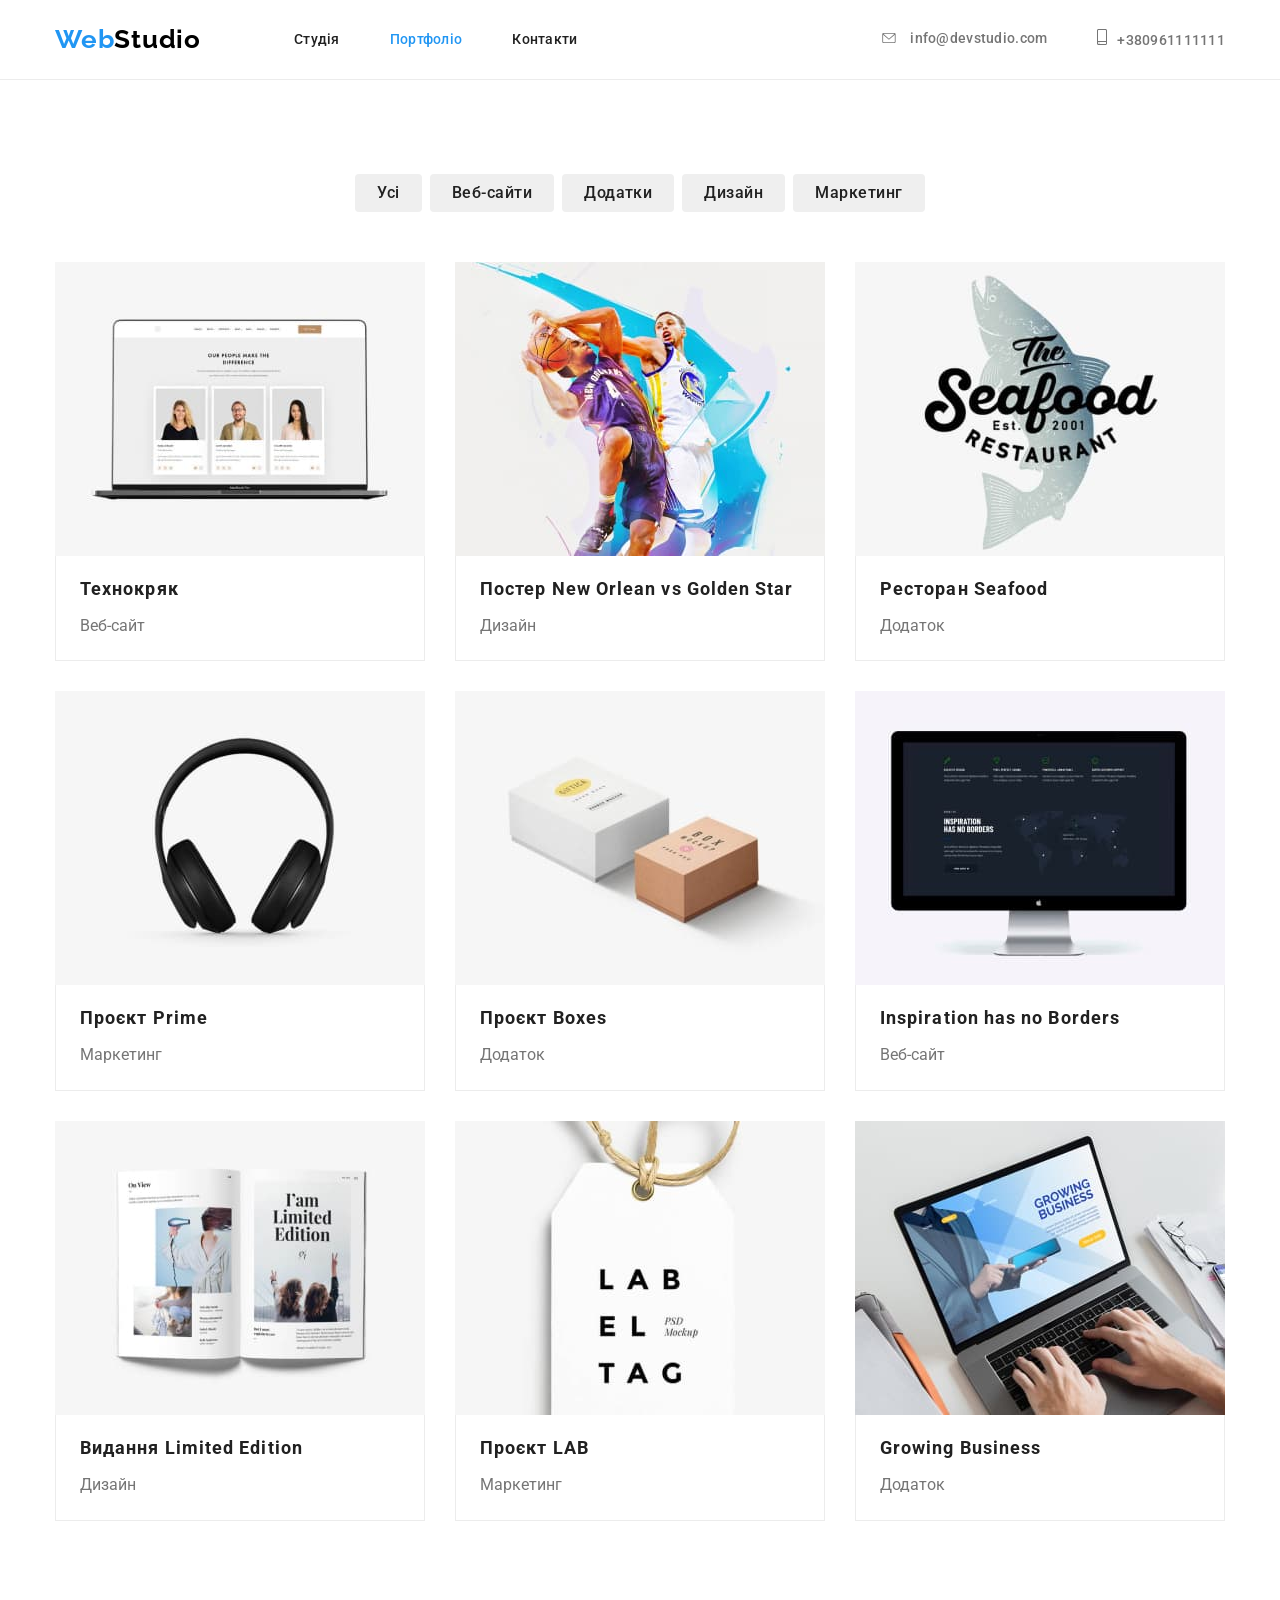
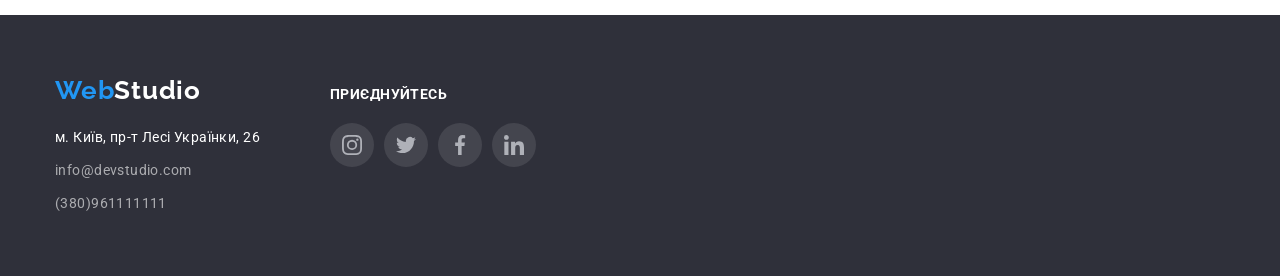
==== portfolio.html @ c479c00c "add icon" ====
<!DOCTYPE html>
<html lang="uk">
<head>
  <meta charset="UTF-8">
  <meta http-equiv="X-UA-Compatible" content="IE=edge">
  <meta name="viewport" content="width=device-width, initial-scale=1.0">
  <title>Portfolio</title>
  <link rel="stylesheet" href="https://cdnjs.cloudflare.com/ajax/libs/modern-normalize/1.1.0/modern-normalize.min.css" integrity="sha512-wpPYUAdjBVSE4KJnH1VR1HeZfpl1ub8YT/NKx4PuQ5NmX2tKuGu6U/JRp5y+Y8XG2tV+wKQpNHVUX03MfMFn9Q==" crossorigin="anonymous" referrerpolicy="no-referrer">
  <link href="https://fonts.googleapis.com/css2?family=Raleway:wght@700&family=Roboto:wght@400;500;700;900&display=swap" rel="stylesheet">
  <link rel="stylesheet" href="css/style.css">
  <link rel="preconnect" href="https://fonts.googleapis.com">
  <link rel="preconnect" href="https://fonts.gstatic.com" crossorigin>
  </head>
<body>
    <header class="underline">
      <div class="conteiner">
        <div class="header-conteiner">
          <div class="logo-conteiner">
            <a class="logo" href="./index.html">Web<span class="icon">Studio</span></a>
          </div>
          <nav>
            <ul class="site-nav">
              <li class="item"><a href="./index.html" class="link">Студія</a></li>
              <li class="item"><a href="./portfolio.html" class="link-blue">Портфоліо</a></li>
              <li class="item"><a href="./index.html" class="link">Контакти</a></li>
            </ul>
          </nav>  
          <ul class="contacts">
              <li class="item">
                <a class="list" href="malto:info@devstudio.com">
                   <svg class="icon-contacts" width="16px" height="10px">
                    <use href="./images/icon.svg#icon-envelope"></use>
                  </svg> info@devstudio.com</a>
              </li>
              <li class="item">
                <a class="list" href="tel:+380961111111">
                  <svg class="icon-contacts" width="10px" height="16px">
                    <use href="./images/icon.svg#icon-smartphone"></use>
                  </svg>+380961111111</a>
              </li>
            </ul>
        </div>
      </div> 
    </header>
   <main>
    <!--Section button-->
      <section class="hero-section">  
          <div class="conteiner">
            <ul class="button-conteiner">
                <li class="button-list">
                  <button class="button" type="button">Усі</button>
                </li>
                <li class="button-list">
                  <button class="button" type="button">Веб-сайти</button>
                </li>
                <li class="button-list">
                  <button class="button" type="button">Додатки</button>
                </li>
                <li class="button-list">
                  <button class="button" type="button">Дизайн</button>
                </li>
                <li class="button-list">
                  <button class="button" type="button">Маркетинг</button>
                </li>
              </ul>
          <!--Projects--> 
            <ul class="section-project">
              <li class="about">
                <a href="#" class="img-projects">
                  <div class="thumb">
                    <img src="./images/web.jpg" alt="Ноутбук, на якому зоображено портфоліо." width="370">
                    <div class="test">
                       <p class="project-text">Ресурс пропонує комплексні пропозиції з різним рівнем функціоналу та сервісів. Все це дозволить відвідувачу отримати вичерпні відомості про компанію чи приватну особу.</p>
                    </div>
                  </div>
                  <div class="under-card">
                      <h3 class="project-section">Технокряк</h3>
                      <p class="team">Веб-сайт</p>
                  </div>
                </a>
              </li>
              <li class="about">
                <a href="#" class="img-projects">
                  <img src="./images/poster.jpg" alt="Два чоловіка грають в баскетбол" width="370">
                  <div class="under-card">
                    <h3 class="project-section">Постер New Orlean vs Golden Star</h3>
                    <p class="team">Дизайн</p>
                  </div>
                </a>
              </li>
              <li class="about">
                <a href="#" class="img-projects">
                  <img src="./images/restaurant.jpg" alt="Логотип ресторану в формі риби" width="370">
                    <div class="under-card">
                      <h3 class="project-section">Ресторан Seafood</h3>
                      <p class="team">Додаток</p>
                    </div>
                </a>
              </li>
              <li class="about">
                <a href="#" class="img-projects">
                  <img src="./images/headphones.jpg" alt="Чорні навушники" width="370">
                  <div class="under-card">
                    <h3 class="project-section">Проєкт Prime</h3>
                    <p class="team">Маркетинг</p>
                  </div>
                </a>
              </li>
              <li class="about">
                <a href="#" class="img-projects">
                  <img src="./images/boxes.jpg" alt="Дві коробки,біла і коричнева" width="370">
                  <div class="under-card">
                    <h3 class="project-section">Проєкт Boxes</h3>
                    <p class="team">Додаток</p>
                  </div>
                </a>
              </li>
              <li class="about">
                  <a href="#" class="img-projects">
                    <img src="./images/monitor.jpg" alt="Монітор з зоображенням сайту" width="370">
                    <div class="under-card">
                      <h3 class="project-section">Inspiration has no Borders</h3>
                      <p class="team">Веб-сайт</p>
                    </div>
                  </a>
              </li>
              <li class="about">
                  <a href="#" class="img-projects">
                    <img src="./images/book.jpg" alt="Розгорнута книга" width="370">
                    <div class="under-card">
                      <h3 class="project-section">Видання Limited Edition</h3>
                      <p class="team">Дизайн</p>
                    </div>
                  </a>
              </li>
              <li class="about">
                  <a href="#" class="img-projects">
                    <img src="./images/label.jpg" alt="Біла етикетка" width="370">
                    <div class="under-card">
                      <h3 class="project-section">Проєкт LAB</h3>
                      <p class="team">Маркетинг</p>
                    </div>
                  </a>
              </li>
              <li class="about">
                <a href="#" class="img-projects">
                  <img src="./images/laptop.jpg" alt="Чоловік Працює на Ноутбуці" width="370">
                  <div class="under-card">
                    <h3 class="project-section">Growing Business</h3>
                    <p class="team">Додаток</p>
                  </div>
                </a>
              </li>
            </ul> 
          </div>
      </section>  
  </main>
    <footer class="footer-section">
           <div class="conteiner">
            <div class="address-box">
                <address>
                    <a class="footer-logo" href="./index.html">Web<span class="footer-icon">Studio</span></a>
                  <div class="logo-box">
                      <ul class="footer-text">
                        <li class="footer-list"><a class="address-map" href="https://goo.gl/maps/CPtrU1FHBa2aNyZL9" target="_blank" rel="noopener noreferrer nofollow">м. Київ, пр-т Лесі Українки, 26</a></li>
                        <li class="footer-list"><a class="footer-link" href="malto:info@devstudio.com">info@devstudio.com</a></li>
                        <li class="footer-list"><a class="footer-link" href="tel:+380961111111">(380)961111111</a></li>
                      </ul>
                  </div>
                </address>
                <div class="join-us">
                  <p class="join-item">Приєднуйтесь</p>
                    <ul class="join-boxes" >
                      <li>
                        <a href="https://www.instagram.com/"  rel="noopener noreferrer nofollow" class="join-link">
                          <svg class="icon-join">
                            <use href="./images/icon.svg#icon-instagram"></use>
                          </svg>
                        </a>
                      </li>
                      <li>
                        <a href="https://www.instagram.com/"  rel="noopener noreferrer nofollow" class="join-link">
                          <svg class="icon-join">
                            <use href="./images/icon.svg#icon-twitter"></use>
                          </svg>
                        </a>
                      </li>
                      <li>
                        <a href="https://www.instagram.com/"  rel="noopener noreferrer nofollow" class="join-link">
                          <svg class="icon-join">
                            <use href="./images/icon.svg#icon-facebook"></use>
                          </svg>
                        </a>
                      </li>
                      <li>
                        <a href="https://www.instagram.com/"  rel="noopener noreferrer nofollow" class="join-link">
                          <svg class="icon-join">
                            <use href="./images/icon.svg#icon-linkedin"></use>
                          </svg>
                        </a>
                      </li>
                    </ul>
                </div>
            </div>
           </div>
        </footer>
  </body>
</html>
---- css/style.css ----
html{
  box-sizing: border-box;
}

*,
*::before,
*::after{
  box-sizing: inherit;
}
:root{
--primary-text-color:#212121;
--title-text-color:#757575;
--accent-color:#2196F3;
--logo-text-color:#000000;
--primary-bg-color:#ffffff;
--primary-color-site:#2F303A;
--secondary-text-color:#F5F4FA;
--secondary-bg-color:rgba(255, 255, 255, 0.6);
--active-btm-color:#188CE8;
--border-color:#ECECEC;
--border-second-color:#AFB1B8;
}

body{
font-family:'Roboto';
color: var(--primary-text-color);
}
 h1, h2, h3, h4, h5, h6, p, ul {
  margin: 0px;
   padding: 0px;
 }

ul{
text-decoration: none;
list-style: none;

}
/* Conteiner */
.conteiner{
width: 1200px;
padding: 0px 15px;
margin: auto;


 }
/* Style site */


/* Logo Company */
header .logo {
  color:var(--accent-color);}
.icon{
color: var(--logo-text-color)}

.logo{
text-decoration: none;
font-family: 'Raleway';
font-weight: 700;
font-size: 26px;
line-height: 1.19;
letter-spacing: 0.03em;

}
.logo{
display: block;

}


.footer-logo{
font-style: normal;
font-weight: 700;
font-size: 26px;
line-height:1.19;
letter-spacing: 0.03em;
color: var(--accent-color);
}
.logo-box{
margin-top: 20px;
}

.footer-icon{
color: var(--primary-bg-color);
}

.footer-logo{
text-decoration: none;
font-family: 'Raleway';
font-weight: 700;
font-size: 26px;
line-height: 1.19;
letter-spacing: 0.03em;
}


.box-item{
  display: block;
  width: 231px;
  height: 81px;
} 

/* site nav */
.link{    
color: inherit;
font-weight: 500;
font-size: 14px;
line-height: 1.14;
letter-spacing: 0.02em;
text-decoration: none;

}

.link:hover{
color:var(--accent-color);
}
.link:focus{
  color: var(--accent-color);
}



.link-blue { 
font-weight: 500;
font-size: 14px;
line-height:1.14;
letter-spacing: 0.02em;
color:inherit;
color: var(--accent-color);


}

.site-nav .link-blue{
text-decoration: none;
color:var(--accent-color);
} 

/* header */
.header-conteiner{
display: flex;
align-items: center;
justify-content: center;
}
header{
padding: 24px 0;
border-bottom: 1px solid var(--border-color);
}
.logo-conteiner{
  display: flex;
  margin-right: 93px;
}
.item { 
margin-right: 50px;

} 
.item:last-child{
  margin-right: 0px;
}

.site-nav {
  display: flex;
}


.contacts{
display:flex;
margin-left: auto;
}



.contacts .list {
color: var(--title-text-color);
text-decoration: none;
font-weight: 500;
font-size: 14px;
line-height: 1.14;
letter-spacing: 0.02em;

}
.list:hover { 
color: var(--accent-color);
} 
.list:focus{
  color: var(--accent-color);
}


/* Main */
.main-section {
  display: block;
  background-color: var(--primary-color-site);
  max-width: 1600px;
  margin: 0 auto;
  text-align: center;
  padding: 200px 0;
  background-image: linear-gradient(to right,
  rgba(47, 48, 58, 0.4),
  rgba(47, 48, 58, 0.4)
  ),
  url("../images/hero.jpg");
  background-color: #2F303A66;
}

.title {
color:var(--primary-bg-color);
font-weight: 900;
font-size: 44px;
line-height: 1.36;
letter-spacing: 0.06em;
max-width: 696px;
margin: 0 auto ;
margin-bottom: 30px;
text-transform: uppercase;

}
.main-about{
text-align: center;
font-weight: 700;
font-size: 36px;
line-height:1.16;
letter-spacing: 0.03em;

}
/* Sections */
.under-card{
border: 1px solid var(--border-color);
border-top: none;
padding: 20px 24px;
margin-top: -5px;
}

.hero-section{
padding: 94px 0px;

}
.button-conteiner{
display: flex;
justify-content: center;
margin-bottom: 50px;

}
.button-list{
  margin-right: 8px;
}
.button-list:last-child{
margin-right: 0px ;
}
ul a {
  text-decoration: none;
}

.section-project{
display: flex;
flex-wrap: wrap;  
}

.about:nth-child(3n){
  margin-right:0px;
}
.about:nth-last-child(-n + 3) {
  margin-bottom: 0px;
}

.section{
display:flex;
padding: 94px 0px 0px;

}
.section-clients{
  padding: 94px 0px 94px;
}
.second-conteiner{
  display: flex;
  
}
.section-conteiner{
  width: 270px;
}
.section-conteiner:not(:last-child)
{
  margin-right: 30px;
}
.section-about{
  text-align: center;
  padding-bottom: 94px;
}

.project-list{
display: block;
text-decoration: none;

}
img{
display: block;
max-width: 100%;
height: auto;
    
}
.img-projects{
display: block;
text-decoration: none;
}
.img-projects:hover{
display: block;
box-shadow: 0px 1px 1px rgba(0, 0, 0, 0.12), 0px 4px 4px rgba(0, 0, 0, 0.06), 1px 4px 6px rgba(0, 0, 0, 0.16);
}

.img-list{
  display:flex;
  margin-top: 50px;
  
 }
 .lists:not(:last-child){
  margin-right: 30px;

 }

 
 .team-box{
  display: flex;
  margin-top: 50px ;
  
}
.about-list {
display: inline-block;
text-align: center;
margin-right: 30px;
background-color: var(--primary-bg-color);
box-shadow: 0px 1px 3px rgba(0, 0, 0, 0.12), 0px 1px 1px rgba(0, 0, 0, 0.14), 0px 2px 1px rgba(0, 0, 0, 0.2);
border-radius: 0px 0px 4px 4px; ;

}
.about-list:last-child{
margin-right: 0px;
}
.title-clients{
  font-weight: 700;
  font-size: 36px;
  line-height: 1.16;
  text-align: center;
  letter-spacing: 0.03em;
  text-align: center;
  margin-bottom: 50px;
}


.clients-list{
  display: flex;
  align-items: center;
  justify-content: center;
}
 

/* Buttons */

.button{
font-family: 'Roboto';
text-decoration: none;
font-weight: 500;
font-size: 16px;
line-height:1.6;
letter-spacing: 0.03em;
color: inherit;
cursor: pointer;
padding: 6px 22px;  
border-radius: 4px;
border: none;
}

.button:hover{
box-shadow: 0px 3px 1px rgba(0, 0, 0, 0.1), 0px 1px 2px rgba(0, 0, 0, 0.08), 0px 2px 2px rgba(0, 0, 0, 0.12);
border-radius: 4px;
color: var(--primary-bg-color);
background-color:var(--active-btm-color)

}
.button:focus{
background-color:var(--accent-color);
color: var(--primary-bg-color)

}


.button-primary{
background-color:var(--accent-color) ;
color: var(--primary-bg-color);
cursor: pointer;
text-decoration: none;
font-weight: 700;
font-size: 16px;
line-height: 1.87;
letter-spacing: 0.06em;
display: inline-block;
padding: 10px 32px;
border:1px solid #000000;
border-radius: 4px;

}

.button-primary:hover{
background-color:var(--active-btm-color)
}
.button-primary:focus{
background-color: var(--active-btm-color);
color: var(--primary-bg-color);
}

/* about-company*/
.thumb{
position: relative;
}


.test:hover{
  opacity: 1;
}

.test{
position: absolute;
content:'';
top: 50%;
left: 50%;
transform: translate(-50%, -50%);

background: rgba(33, 150, 243, 0.9);
color: var(--primary-bg-color);
opacity: 0;

display: flex;


width: 100%;
height: 100%;
}

.project-text{
font-family: 'Roboto';
font-weight: 400;
font-size: 18px;
line-height: 1.55;
letter-spacing: 0.03em;
padding: 64px 24px;

}

.section-company{
background-color:var(--secondary-text-color);
padding: 94px 0px;
}

.about{
width: calc((100% - 60px) / 3);
margin-right: 30px;
margin-bottom: 30px;
background-color: var(--primary-bg-color);    
}


.section-title{
font-weight: 700;
font-size: 14px;
line-height:1.14;
letter-spacing: 0.03em;
text-transform: uppercase;
margin-bottom: 10px;
}

.project-title{
font-weight: 700;
font-size: 18px;
line-height:2;
letter-spacing: 0.06em;
}

.project-section{
color:var(--primary-text-color);
font-weight: 700;
font-size: 18px;
line-height: 2;
letter-spacing: 0.06em;
margin: 0 auto 4px;
}

.about-team{
  text-decoration: none;
font-size: 16px;
margin-bottom: 16px;
line-height:1.18; 
color:var(--title-text-color);


}
.team-undercard {
display: flex;
align-items: center;
justify-content: center;
}

.box-list:not(:last-child){
  display: block ;
  margin-right: 30px;
}


.team{
font-size: 16px;
line-height:1.87;
color: var(--title-text-color)

}
.team-list{
font-weight: 500;
font-size: 16px;
line-height: 1.18;
letter-spacing: 0.03em;
color:var(--primary-text-color);
margin-bottom: 10px;
}
.title-box{
padding: 16px 0 30px;
}
/* Secondary text */

.secondary-text{
color: var(--title-text-color);
font-size: 14px;
line-height:1.7;
}

/* footer */
.join-boxes{
  display: flex;
  align-items: center;
  justify-content: space-between;
  
}
.address-box{
  
  display: flex;
  align-items: baseline;
  justify-content:start ;
 
  
  
}
.join-link{
  display: flex;
  align-items: center;
  justify-content: center;
  width: 44px;
  height: 44px;
  background-color: rgba(255, 255, 255, 0.1);
  background-size: 100%;
  border-radius: 50%; 
  
}
.join-link:hover{
background-color: var(--accent-color);
box-shadow: 0px 4px 4px rgba(0, 0, 0, 0.25);
}
.join-link:focus{
  color: var(--primary-bg-color);
  background-color: var(--accent-color);
  box-shadow: 0px 4px 4px rgba(0, 0, 0, 0.25);
}
.icon-join{
  width: 20px;
  height: 20px;
  fill: var(--primary-bg-color);
}
.join-us{
  display: inline-block;
  width: 206px;
  height: 80px;
  margin-left: 70px;
}
.join-item{

font-weight: 700;
font-size: 14px;
line-height: 1.14;
letter-spacing: 0.03em;
text-transform: uppercase;
color: var(--primary-bg-color);
margin-bottom: 20px;
}
.footer-section {
  display: flex;
  background-color: var(--primary-color-site);
  margin: 0 auto;
  padding: 60px 0px;
}

.address-conteiner{
  display: block;
  width: 231px;
  height: 81px;
}

.footer-text{
display: flex;
flex-direction: column;
gap: 9px;
text-decoration:none;
font-style: normal;
font-size:14px;
line-height:1.7;
letter-spacing: 0.03em;

}

.footer-link{
  text-decoration: none;
color:var(--secondary-bg-color)
}
.footer-link:hover{
color: var(--accent-color);
}
.footer-link:focus{
color: var(--accent-color);
}
.address-map{
text-decoration: none;
color: var(--primary-bg-color);
}
.address-map:hover{
  color: var(--accent-color);
}
.address-map:focus{
  color: var(--accent-color);
}
/* Icon */
.feature-icon {
  display: flex;
  align-items: center;
  justify-content: center;
  width: 270px;
  height: 120px;
  margin-bottom: 30px;
  background-color: var(--secondary-text-color);

}

.icon-inside {
  display: block;
  width: 70px;
  height: 70px;
}
.icon-contacts{
margin-right: 10px; 
fill: currentColor;

}

.box-client{
  display: flex;
  align-items: center;
  justify-content: center;
  width: 170px;
  height: 92px;
  border: 1px solid var(--border-second-color);
  border-radius: 4px;
  cursor: pointer;
  color: var(--border-second-color);
}

.client-icon{
  fill: currentColor;
} 
.client-item{
  margin-right: 30px; 
 
}
  
.client-item:last-child {
    margin-right: 0px;
  }
  

.box-client:hover{
color: var(--accent-color);
border: 1px solid var(--accent-color);
filter: drop-shadow(0px 4px 4px rgba(0, 0, 0, 0.25));
}
.box-client:focus{
  color: var(--accent-color);
  filter: drop-shadow(0px 4px 4px rgba(0, 0, 0, 0.25));
 }


.link-icon{
  display: flex;
  align-items: center;
  justify-content: center;
  width: 44px;
  height: 44px;
  border-radius: 50%;
  color: var(--border-second-color);
  

} 
.link-icon{
 margin-right: 10px;
}

.link-icon:hover{
color: var(--primary-bg-color);
background-color: var(--accent-color);
box-shadow: 0px 4px 4px rgba(0, 0, 0, 0.25);

}
.link-icon:focus{
 color: var(--primary-bg-color);
 background-color: var(--accent-color);
box-shadow: 0px 4px 4px rgba(0, 0, 0, 0.25);
}
.icon-team{
 fill: currentColor;
}


.hower-color{
  color: var(--accent-color);
}
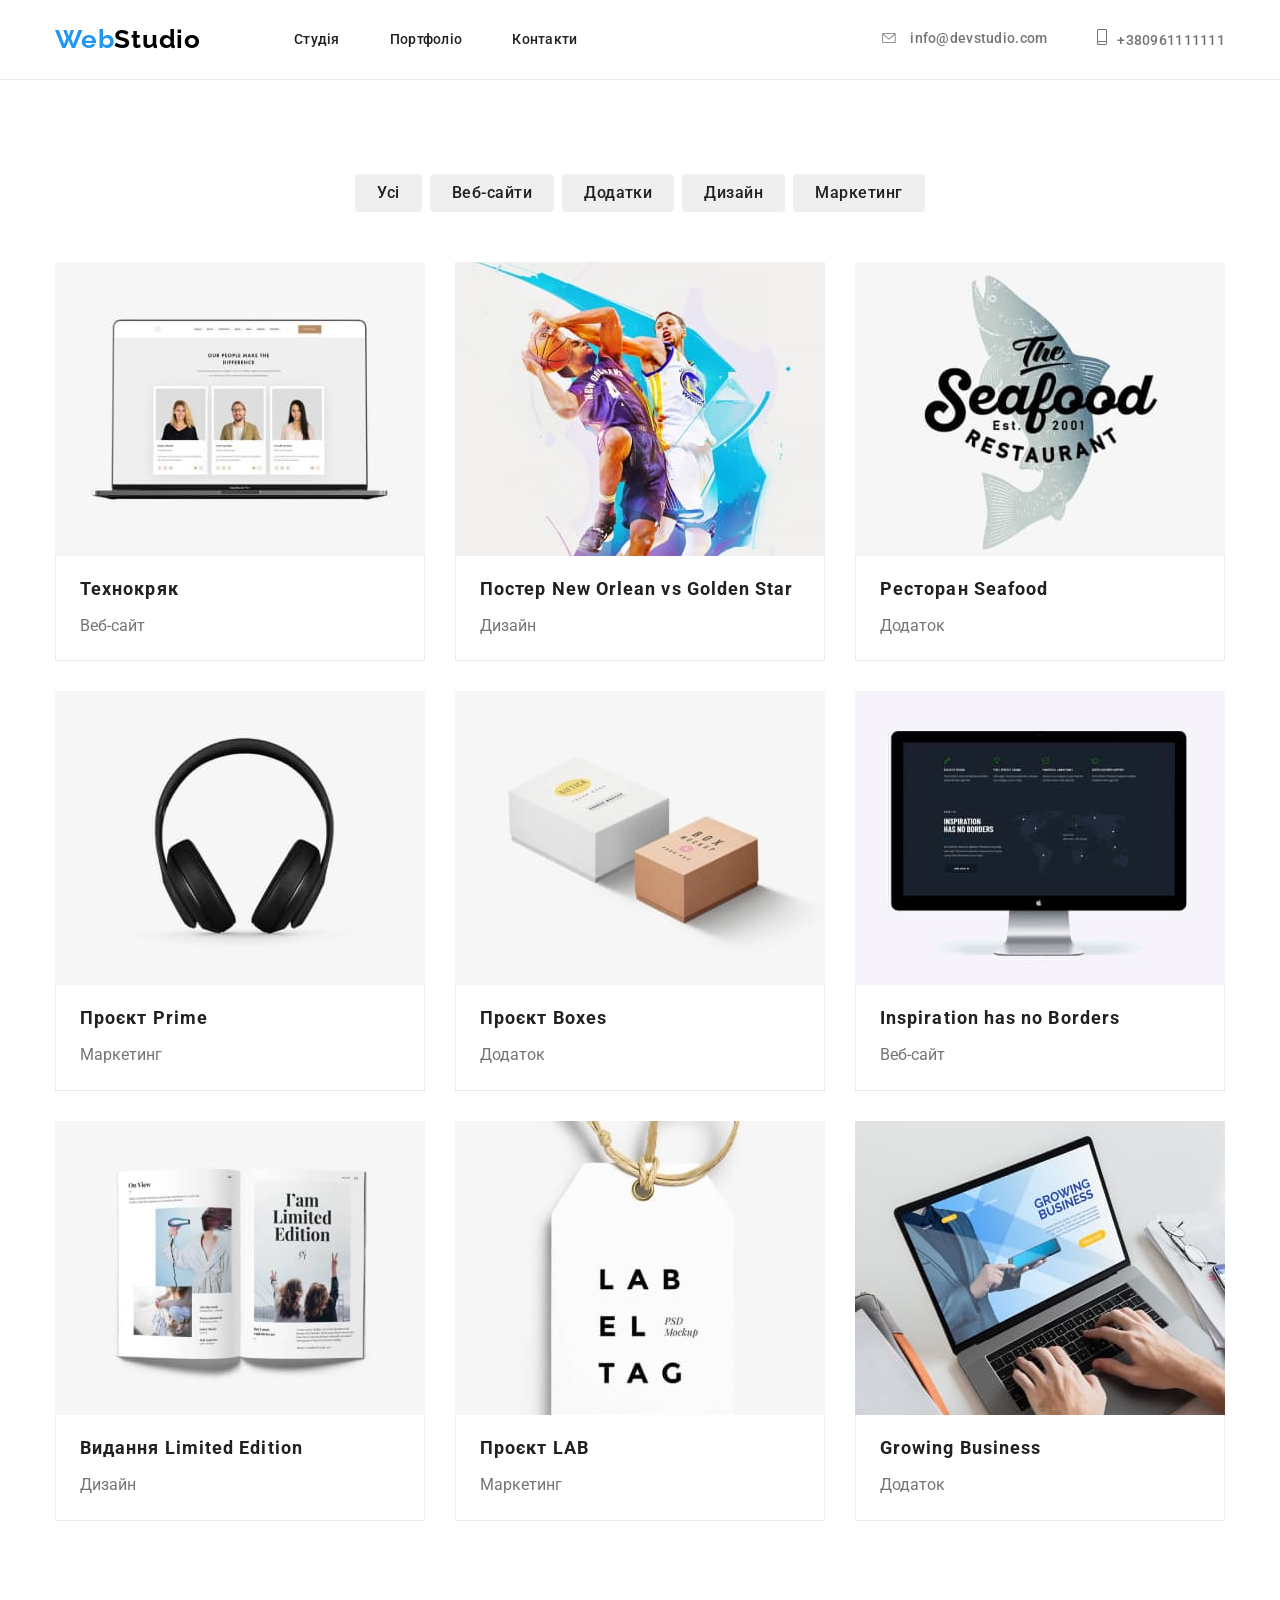
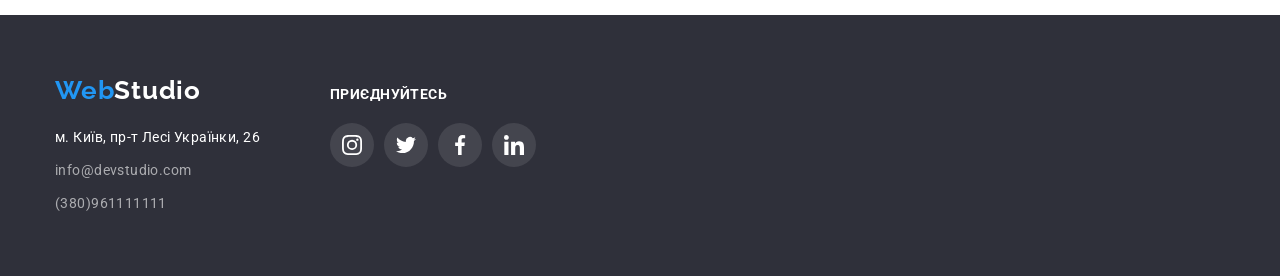
==== commit 89b9e303: "my-hw5" ====
--- a/portfolio.html
+++ b/portfolio.html
@@ -21,7 +21,7 @@
           <nav>
             <ul class="site-nav">
               <li class="item"><a href="./index.html" class="link">Студія</a></li>
-              <li class="item"><a href="./portfolio.html" class="link-blue">Портфоліо</a></li>
+              <li class="item"><a href="./portfolio.html" class="link">Портфоліо</a></li>
               <li class="item"><a href="./index.html" class="link">Контакти</a></li>
             </ul>
           </nav>  
@@ -69,7 +69,7 @@
                 <a href="#" class="img-projects">
                   <div class="thumb">
                     <img src="./images/web.jpg" alt="Ноутбук, на якому зоображено портфоліо." width="370">
-                    <div class="test">
+                    <div class="overlay">
                        <p class="project-text">Ресурс пропонує комплексні пропозиції з різним рівнем функціоналу та сервісів. Все це дозволить відвідувачу отримати вичерпні відомості про компанію чи приватну особу.</p>
                     </div>
                   </div>
@@ -81,7 +81,12 @@
               </li>
               <li class="about">
                 <a href="#" class="img-projects">
-                  <img src="./images/poster.jpg" alt="Два чоловіка грають в баскетбол" width="370">
+                  <div class="thumb">
+                    <img src="./images/poster.jpg" alt="Два чоловіка грають в баскетбол" width="370">
+                    <div class="overlay">
+                       <p class="project-text">Ресурс пропонує комплексні пропозиції з різним рівнем функціоналу та сервісів. Все це дозволить відвідувачу отримати вичерпні відомості про компанію чи приватну особу.</p>
+                    </div>
+                  </div>  
                   <div class="under-card">
                     <h3 class="project-section">Постер New Orlean vs Golden Star</h3>
                     <p class="team">Дизайн</p>
@@ -90,7 +95,12 @@
               </li>
               <li class="about">
                 <a href="#" class="img-projects">
-                  <img src="./images/restaurant.jpg" alt="Логотип ресторану в формі риби" width="370">
+                    <div class="thumb">
+                      <img src="./images/restaurant.jpg" alt="Логотип ресторану в формі риби" width="370">
+                      <div class="overlay">
+                       <p class="project-text">Ресурс пропонує комплексні пропозиції з різним рівнем функціоналу та сервісів. Все це дозволить відвідувачу отримати вичерпні відомості про компанію чи приватну особу.</p>
+                    </div>
+                    </div>
                     <div class="under-card">
                       <h3 class="project-section">Ресторан Seafood</h3>
                       <p class="team">Додаток</p>
@@ -99,7 +109,12 @@
               </li>
               <li class="about">
                 <a href="#" class="img-projects">
-                  <img src="./images/headphones.jpg" alt="Чорні навушники" width="370">
+                  <div class="thumb">
+                    <img src="./images/headphones.jpg" alt="Чорні навушники" width="370">
+                    <div class="overlay">
+                       <p class="project-text">Ресурс пропонує комплексні пропозиції з різним рівнем функціоналу та сервісів. Все це дозволить відвідувачу отримати вичерпні відомості про компанію чи приватну особу.</p>
+                    </div>
+                  </div>
                   <div class="under-card">
                     <h3 class="project-section">Проєкт Prime</h3>
                     <p class="team">Маркетинг</p>
@@ -108,7 +123,12 @@
               </li>
               <li class="about">
                 <a href="#" class="img-projects">
-                  <img src="./images/boxes.jpg" alt="Дві коробки,біла і коричнева" width="370">
+                  <div class="thumb">
+                    <img src="./images/boxes.jpg" alt="Дві коробки,біла і коричнева" width="370">
+                    <div class="overlay">
+                       <p class="project-text">Ресурс пропонує комплексні пропозиції з різним рівнем функціоналу та сервісів. Все це дозволить відвідувачу отримати вичерпні відомості про компанію чи приватну особу.</p>
+                    </div>
+                  </div>
                   <div class="under-card">
                     <h3 class="project-section">Проєкт Boxes</h3>
                     <p class="team">Додаток</p>
@@ -117,7 +137,12 @@
               </li>
               <li class="about">
                   <a href="#" class="img-projects">
-                    <img src="./images/monitor.jpg" alt="Монітор з зоображенням сайту" width="370">
+                    <div class="thumb">
+                      <img src="./images/monitor.jpg" alt="Монітор з зоображенням сайту" width="370">
+                      <div class="overlay">
+                       <p class="project-text">Ресурс пропонує комплексні пропозиції з різним рівнем функціоналу та сервісів. Все це дозволить відвідувачу отримати вичерпні відомості про компанію чи приватну особу.</p>
+                    </div>
+                    </div>
                     <div class="under-card">
                       <h3 class="project-section">Inspiration has no Borders</h3>
                       <p class="team">Веб-сайт</p>
@@ -126,7 +151,12 @@
               </li>
               <li class="about">
                   <a href="#" class="img-projects">
-                    <img src="./images/book.jpg" alt="Розгорнута книга" width="370">
+                    <div class="thumb">
+                      <img src="./images/book.jpg" alt="Розгорнута книга" width="370">
+                      <div class="overlay">
+                       <p class="project-text">Ресурс пропонує комплексні пропозиції з різним рівнем функціоналу та сервісів. Все це дозволить відвідувачу отримати вичерпні відомості про компанію чи приватну особу.</p>
+                    </div>
+                    </div>
                     <div class="under-card">
                       <h3 class="project-section">Видання Limited Edition</h3>
                       <p class="team">Дизайн</p>
@@ -135,7 +165,12 @@
               </li>
               <li class="about">
                   <a href="#" class="img-projects">
-                    <img src="./images/label.jpg" alt="Біла етикетка" width="370">
+                    <div class="thumb">
+                      <img src="./images/label.jpg" alt="Біла етикетка" width="370">
+                      <div class="overlay">
+                       <p class="project-text">Ресурс пропонує комплексні пропозиції з різним рівнем функціоналу та сервісів. Все це дозволить відвідувачу отримати вичерпні відомості про компанію чи приватну особу.</p>
+                    </div>
+                    </div>
                     <div class="under-card">
                       <h3 class="project-section">Проєкт LAB</h3>
                       <p class="team">Маркетинг</p>
@@ -144,7 +179,12 @@
               </li>
               <li class="about">
                 <a href="#" class="img-projects">
-                  <img src="./images/laptop.jpg" alt="Чоловік Працює на Ноутбуці" width="370">
+                  <div class="thumb">
+                    <img src="./images/laptop.jpg" alt="Чоловік Працює на Ноутбуці" width="370">
+                    <div class="overlay">
+                       <p class="project-text">Ресурс пропонує комплексні пропозиції з різним рівнем функціоналу та сервісів. Все це дозволить відвідувачу отримати вичерпні відомості про компанію чи приватну особу.</p>
+                    </div>
+                  </div>
                   <div class="under-card">
                     <h3 class="project-section">Growing Business</h3>
                     <p class="team">Додаток</p>
--- a/css/style.css
+++ b/css/style.css
@@ -1,16 +1,16 @@
 html{
-  box-sizing: border-box;
+box-sizing: border-box;
 }
 
 *,
 *::before,
 *::after{
-  box-sizing: inherit;
+box-sizing: inherit;
 }
 :root{
 --primary-text-color:#212121;
 --title-text-color:#757575;
---accent-color:#2196F3;
+--accent-color:#2196f3;
 --logo-text-color:#000000;
 --primary-bg-color:#ffffff;
 --primary-color-site:#2F303A;
@@ -25,10 +25,10 @@
 font-family:'Roboto';
 color: var(--primary-text-color);
 }
- h1, h2, h3, h4, h5, h6, p, ul {
-  margin: 0px;
-   padding: 0px;
- }
+h1, h2, h3, h4, h5, h6, p, ul {
+margin: 0px;
+padding: 0px;
+}
 
 ul{
 text-decoration: none;
@@ -42,13 +42,13 @@
 margin: auto;
 
 
- }
+}
 /* Style site */
 
 
 /* Logo Company */
 header .logo {
-  color:var(--accent-color);}
+color:var(--accent-color);}
 .icon{
 color: var(--logo-text-color)}
 
@@ -63,7 +63,7 @@
 }
 .logo{
 display: block;
-
+padding: 24px 0;
 }
 
 
@@ -94,13 +94,14 @@
 
 
 .box-item{
-  display: block;
-  width: 231px;
-  height: 81px;
+display: block;
+width: 231px;
+height: 81px;
 } 
 
 /* site nav */
-.link{    
+.link{  
+position: relative;    
 color: inherit;
 font-weight: 500;
 font-size: 14px;
@@ -108,13 +109,31 @@
 letter-spacing: 0.02em;
 text-decoration: none;
 
+padding: 32px 0;
+transition:color 250ms cubic-bezier(0.4, 0, 0.2, 1);
 }
 
 .link:hover{
 color:var(--accent-color);
+
 }
 .link:focus{
-  color: var(--accent-color);
+color: var(--accent-color);
+
+}
+
+.link:hover::after,
+.link:focus::after{
+content: "";
+display: block;
+position: absolute;
+margin-top: 26px ;
+left: 0;
+width: 100%;
+height: 4px;
+background: rgba(33, 150, 243, 1);
+border-radius: 2px;
+transition:background-color 1250ms cubic-bezier(0.4, 0, 0.2, 1);
 }
 
 
@@ -135,6 +154,7 @@
 color:var(--accent-color);
 } 
 
+
 /* header */
 .header-conteiner{
 display: flex;
@@ -142,23 +162,26 @@
 justify-content: center;
 }
 header{
-padding: 24px 0;
 border-bottom: 1px solid var(--border-color);
 }
 .logo-conteiner{
-  display: flex;
-  margin-right: 93px;
+display: flex;
+margin-right: 93px;
 }
 .item { 
 margin-right: 50px;
 
+
 } 
+
 .item:last-child{
-  margin-right: 0px;
-}
+margin-right: 0px;
+}
+
 
 .site-nav {
-  display: flex;
+display: flex;
+
 }
 
 
@@ -176,30 +199,82 @@
 font-size: 14px;
 line-height: 1.14;
 letter-spacing: 0.02em;
-
+padding: 32px 0;
+
+transition:color 250ms cubic-bezier(0.4, 0, 0.2, 1);
 }
 .list:hover { 
 color: var(--accent-color);
+
 } 
 .list:focus{
-  color: var(--accent-color);
+color: var(--accent-color);
 }
 
 
 /* Main */
+.icon-close{
+position: absolute;
+top:2%;
+right:2%;
+display: flex;
+align-items: center;
+justify-content: center;
+border: 1px solid rgba(0, 0, 0, 10%);
+border-radius: 50%;
+
+width: 30px;
+height: 30px;
+
+background-color: #ffffff;  
+transition: box-shadow 250ms cubic-bezier(0.4, 0, 0.2, 1);
+}
+.icon-close:hover{
+box-shadow: 0px 1px 3px rgba(0, 0, 0, 0.12), 0px 1px 1px rgba(0, 0, 0, 0.14), 0px 2px 1px rgba(0, 0, 0, 0.2);
+
+}
+.backdrop{
+position:fixed;
+top: 0;
+left: 0;
+width:100%;
+height:100%;
+background-color:rgba(0, 0, 0, 0.2)
+}
+.backdrop.is-hidden{
+opacity: 0;
+pointer-events: none;
+}
+.modal{
+position: absolute;
+top: 50%;
+left: 50%;
+
+min-width: 528px;
+min-height: 581px;
+transform: translate(-50%, -50%);
+
+background-color: #ffffff;
+border-radius: 4px;
+transition:box-shadow 250ms cubic-bezier(0.4, 0, 0.2, 1);
+}
+.modal:hover{
+box-shadow: 0px 1px 3px rgba(0, 0, 0, 0.12), 0px 1px 1px rgba(0, 0, 0, 0.14), 0px 2px 1px rgba(0, 0, 0, 0.2);
+
+}
 .main-section {
-  display: block;
-  background-color: var(--primary-color-site);
-  max-width: 1600px;
-  margin: 0 auto;
-  text-align: center;
-  padding: 200px 0;
-  background-image: linear-gradient(to right,
-  rgba(47, 48, 58, 0.4),
-  rgba(47, 48, 58, 0.4)
-  ),
-  url("../images/hero.jpg");
-  background-color: #2F303A66;
+display: block;
+background-color: var(--primary-color-site);
+max-width: 1600px;
+margin: 0 auto;
+text-align: center;
+padding: 200px 0;
+background-image: linear-gradient(to right,
+rgba(47, 48, 58, 0.4),
+rgba(47, 48, 58, 0.4)
+),
+url("../images/hero.jpg");
+background-color: #2F303A66;
 }
 
 .title {
@@ -223,6 +298,30 @@
 
 }
 /* Sections */
+.list-text{
+font-size: 14px;
+line-height: 1.14;
+text-align: center;
+padding: 27px 0;
+letter-spacing: 0.03em;
+text-transform: uppercase;
+
+color: var(--primary-bg-color);
+
+}
+.list-info{
+position: absolute;
+display: inline-block;
+width: 370px;
+height: 70px;
+
+bottom:-0;
+left: 50%;
+transform: translate(-50%, -0%);
+
+background-color:var(--primary-text-color);
+opacity: 0.8;
+}
 .under-card{
 border: 1px solid var(--border-color);
 border-top: none;
@@ -241,13 +340,13 @@
 
 }
 .button-list{
-  margin-right: 8px;
+margin-right: 8px;
 }
 .button-list:last-child{
 margin-right: 0px ;
 }
 ul a {
-  text-decoration: none;
+text-decoration: none;
 }
 
 .section-project{
@@ -256,10 +355,10 @@
 }
 
 .about:nth-child(3n){
-  margin-right:0px;
+margin-right:0px;
 }
 .about:nth-last-child(-n + 3) {
-  margin-bottom: 0px;
+margin-bottom: 0px;
 }
 
 .section{
@@ -268,22 +367,22 @@
 
 }
 .section-clients{
-  padding: 94px 0px 94px;
+padding: 94px 0px 94px;
 }
 .second-conteiner{
-  display: flex;
-  
+display: flex;
+
 }
 .section-conteiner{
-  width: 270px;
+width: 270px;
 }
 .section-conteiner:not(:last-child)
 {
-  margin-right: 30px;
+margin-right: 30px;
 }
 .section-about{
-  text-align: center;
-  padding-bottom: 94px;
+text-align: center;
+padding-bottom: 94px;
 }
 
 .project-list{
@@ -295,32 +394,41 @@
 display: block;
 max-width: 100%;
 height: auto;
-    
+
 }
 .img-projects{
 display: block;
 text-decoration: none;
+
+
+transition:box-shadow 250ms cubic-bezier(0.4, 0, 0.2, 1);
 }
 .img-projects:hover{
 display: block;
 box-shadow: 0px 1px 1px rgba(0, 0, 0, 0.12), 0px 4px 4px rgba(0, 0, 0, 0.06), 1px 4px 6px rgba(0, 0, 0, 0.16);
+
 }
 
 .img-list{
-  display:flex;
-  margin-top: 50px;
-  
- }
- .lists:not(:last-child){
-  margin-right: 30px;
-
- }
-
- 
- .team-box{
+display:flex;
+margin-top: 50px;
+
+}
+.lists:not(:last-child){
+margin-right: 30px;
+
+}
+
+.lists{
   display: flex;
-  margin-top: 50px ;
-  
+  position: relative;
+}
+
+
+.team-box{
+display: flex;
+margin-top: 50px ;
+
 }
 .about-list {
 display: inline-block;
@@ -335,22 +443,22 @@
 margin-right: 0px;
 }
 .title-clients{
-  font-weight: 700;
-  font-size: 36px;
-  line-height: 1.16;
-  text-align: center;
-  letter-spacing: 0.03em;
-  text-align: center;
-  margin-bottom: 50px;
+font-weight: 700;
+font-size: 36px;
+line-height: 1.16;
+text-align: center;
+letter-spacing: 0.03em;
+text-align: center;
+margin-bottom: 50px;
 }
 
 
 .clients-list{
-  display: flex;
-  align-items: center;
-  justify-content: center;
-}
- 
+display: flex;
+align-items: center;
+justify-content: center;
+}
+
 
 /* Buttons */
 
@@ -366,11 +474,14 @@
 padding: 6px 22px;  
 border-radius: 4px;
 border: none;
+
+transition:box-shadow 250ms cubic-bezier(0.4, 0, 0.2, 1),
+color 250ms cubic-bezier(0.4, 0, 0.2, 1),
+  background-color 250ms cubic-bezier(0.4, 0, 0.2, 1) ;
 }
 
 .button:hover{
 box-shadow: 0px 3px 1px rgba(0, 0, 0, 0.1), 0px 1px 2px rgba(0, 0, 0, 0.08), 0px 2px 2px rgba(0, 0, 0, 0.12);
-border-radius: 4px;
 color: var(--primary-bg-color);
 background-color:var(--active-btm-color)
 
@@ -396,6 +507,8 @@
 border:1px solid #000000;
 border-radius: 4px;
 
+transition:color 250ms cubic-bezier(0.4, 0, 0.2, 1),
+background-color 250ms cubic-bezier(0.4, 0, 0.2, 1) ;
 }
 
 .button-primary:hover{
@@ -409,39 +522,43 @@
 /* about-company*/
 .thumb{
 position: relative;
-}
-
-
-.test:hover{
-  opacity: 1;
-}
-
-.test{
+overflow: hidden;
+width: 370px;
+height: 294px;
+
+}
+
+
+.about:hover .overlay  {
+transform: translateY(0);
+}
+
+.overlay{
 position: absolute;
-content:'';
-top: 50%;
-left: 50%;
-transform: translate(-50%, -50%);
-
-background: rgba(33, 150, 243, 0.9);
-color: var(--primary-bg-color);
-opacity: 0;
-
-display: flex;
-
-
+top: 0;
+left: 0;
 width: 100%;
 height: 100%;
+background:var(--accent-color);
+opacity: 0.9;
+
+
+transform: translateY(100%);
+transition: transform 250ms cubic-bezier(0.4, 0, 0.2, 1);
+
+
+display: flex;
+
 }
 
 .project-text{
-font-family: 'Roboto';
-font-weight: 400;
+
 font-size: 18px;
 line-height: 1.55;
 letter-spacing: 0.03em;
 padding: 64px 24px;
 
+color: var(--primary-bg-color);
 }
 
 .section-company{
@@ -483,7 +600,7 @@
 }
 
 .about-team{
-  text-decoration: none;
+text-decoration: none;
 font-size: 16px;
 margin-bottom: 16px;
 line-height:1.18; 
@@ -498,8 +615,8 @@
 }
 
 .box-list:not(:last-child){
-  display: block ;
-  margin-right: 30px;
+display: block ;
+margin-right: 30px;
 }
 
 
@@ -530,50 +647,52 @@
 
 /* footer */
 .join-boxes{
-  display: flex;
-  align-items: center;
-  justify-content: space-between;
-  
+display: flex;
+align-items: center;
+justify-content: space-between;
+
 }
 .address-box{
-  
-  display: flex;
-  align-items: baseline;
-  justify-content:start ;
- 
-  
-  
+
+display: flex;
+align-items: baseline;
+justify-content:start ;
+
+
+
 }
 .join-link{
-  display: flex;
-  align-items: center;
-  justify-content: center;
-  width: 44px;
-  height: 44px;
-  background-color: rgba(255, 255, 255, 0.1);
-  background-size: 100%;
-  border-radius: 50%; 
-  
+display: flex;
+align-items: center;
+justify-content: center;
+width: 44px;
+height: 44px;
+background-color: rgba(255, 255, 255, 0.1);
+background-size: 100%;
+border-radius: 50%; 
+
 }
 .join-link:hover{
 background-color: var(--accent-color);
 box-shadow: 0px 4px 4px rgba(0, 0, 0, 0.25);
+transition:250ms cubic-bezier(0.4, 0, 0.2, 1);
 }
 .join-link:focus{
-  color: var(--primary-bg-color);
-  background-color: var(--accent-color);
-  box-shadow: 0px 4px 4px rgba(0, 0, 0, 0.25);
+color: var(--primary-bg-color);
+background-color: var(--accent-color);
+box-shadow: 0px 4px 4px rgba(0, 0, 0, 0.25);
+transition: 250ms cubic-bezier(0.4, 0, 0.2, 1);
 }
 .icon-join{
-  width: 20px;
-  height: 20px;
-  fill: var(--primary-bg-color);
+width: 20px;
+height: 20px;
+fill: var(--primary-bg-color);
 }
 .join-us{
-  display: inline-block;
-  width: 206px;
-  height: 80px;
-  margin-left: 70px;
+display: inline-block;
+width: 206px;
+height: 80px;
+margin-left: 70px;
 }
 .join-item{
 
@@ -586,16 +705,16 @@
 margin-bottom: 20px;
 }
 .footer-section {
-  display: flex;
-  background-color: var(--primary-color-site);
-  margin: 0 auto;
-  padding: 60px 0px;
+display: flex;
+background-color: var(--primary-color-site);
+margin: 0 auto;
+padding: 60px 0px;
 }
 
 .address-conteiner{
-  display: block;
-  width: 231px;
-  height: 81px;
+display: block;
+width: 231px;
+height: 81px;
 }
 
 .footer-text{
@@ -611,41 +730,47 @@
 }
 
 .footer-link{
-  text-decoration: none;
-color:var(--secondary-bg-color)
+text-decoration: none;
+color:var(--secondary-bg-color);
+transition: color 250ms cubic-bezier(0.4, 0, 0.2, 1);
 }
 .footer-link:hover{
 color: var(--accent-color);
+
 }
 .footer-link:focus{
 color: var(--accent-color);
+
 }
 .address-map{
 text-decoration: none;
 color: var(--primary-bg-color);
+transition: color 250ms cubic-bezier(0.4, 0, 0.2, 1);
 }
 .address-map:hover{
-  color: var(--accent-color);
+color: var(--accent-color);
+
 }
 .address-map:focus{
-  color: var(--accent-color);
+color: var(--accent-color);
+
 }
 /* Icon */
 .feature-icon {
-  display: flex;
-  align-items: center;
-  justify-content: center;
-  width: 270px;
-  height: 120px;
-  margin-bottom: 30px;
-  background-color: var(--secondary-text-color);
+display: flex;
+align-items: center;
+justify-content: center;
+width: 270px;
+height: 120px;
+margin-bottom: 30px;
+background-color: var(--secondary-text-color);
 
 }
 
 .icon-inside {
-  display: block;
-  width: 70px;
-  height: 70px;
+display: block;
+width: 70px;
+height: 70px;
 }
 .icon-contacts{
 margin-right: 10px; 
@@ -654,15 +779,19 @@
 }
 
 .box-client{
-  display: flex;
-  align-items: center;
-  justify-content: center;
-  width: 170px;
-  height: 92px;
-  border: 1px solid var(--border-second-color);
-  border-radius: 4px;
-  cursor: pointer;
-  color: var(--border-second-color);
+display: flex;
+align-items: center;
+justify-content: center;
+width: 170px;
+height: 92px;
+border: 1px solid var(--border-second-color);
+border-radius: 4px;
+cursor: pointer;
+color: var(--border-second-color);
+
+transition: color 250ms cubic-bezier(0.4, 0, 0.2, 1),
+border 250ms cubic-bezier(0.4, 0, 0.2, 1), 
+filter 250ms cubic-bezier(0.4, 0, 0.2, 1);
 }
 
 .client-icon{
@@ -702,6 +831,9 @@
 } 
 .link-icon{
  margin-right: 10px;
+transition: color 250ms cubic-bezier(0.4, 0, 0.2, 1),
+background-color 250ms cubic-bezier(0.4, 0, 0.2, 1),
+box-shadow 250ms cubic-bezier(0.4, 0, 0.2, 1);
 }
 
 .link-icon:hover{
@@ -714,6 +846,7 @@
  color: var(--primary-bg-color);
  background-color: var(--accent-color);
 box-shadow: 0px 4px 4px rgba(0, 0, 0, 0.25);
+
 }
 .icon-team{
  fill: currentColor;
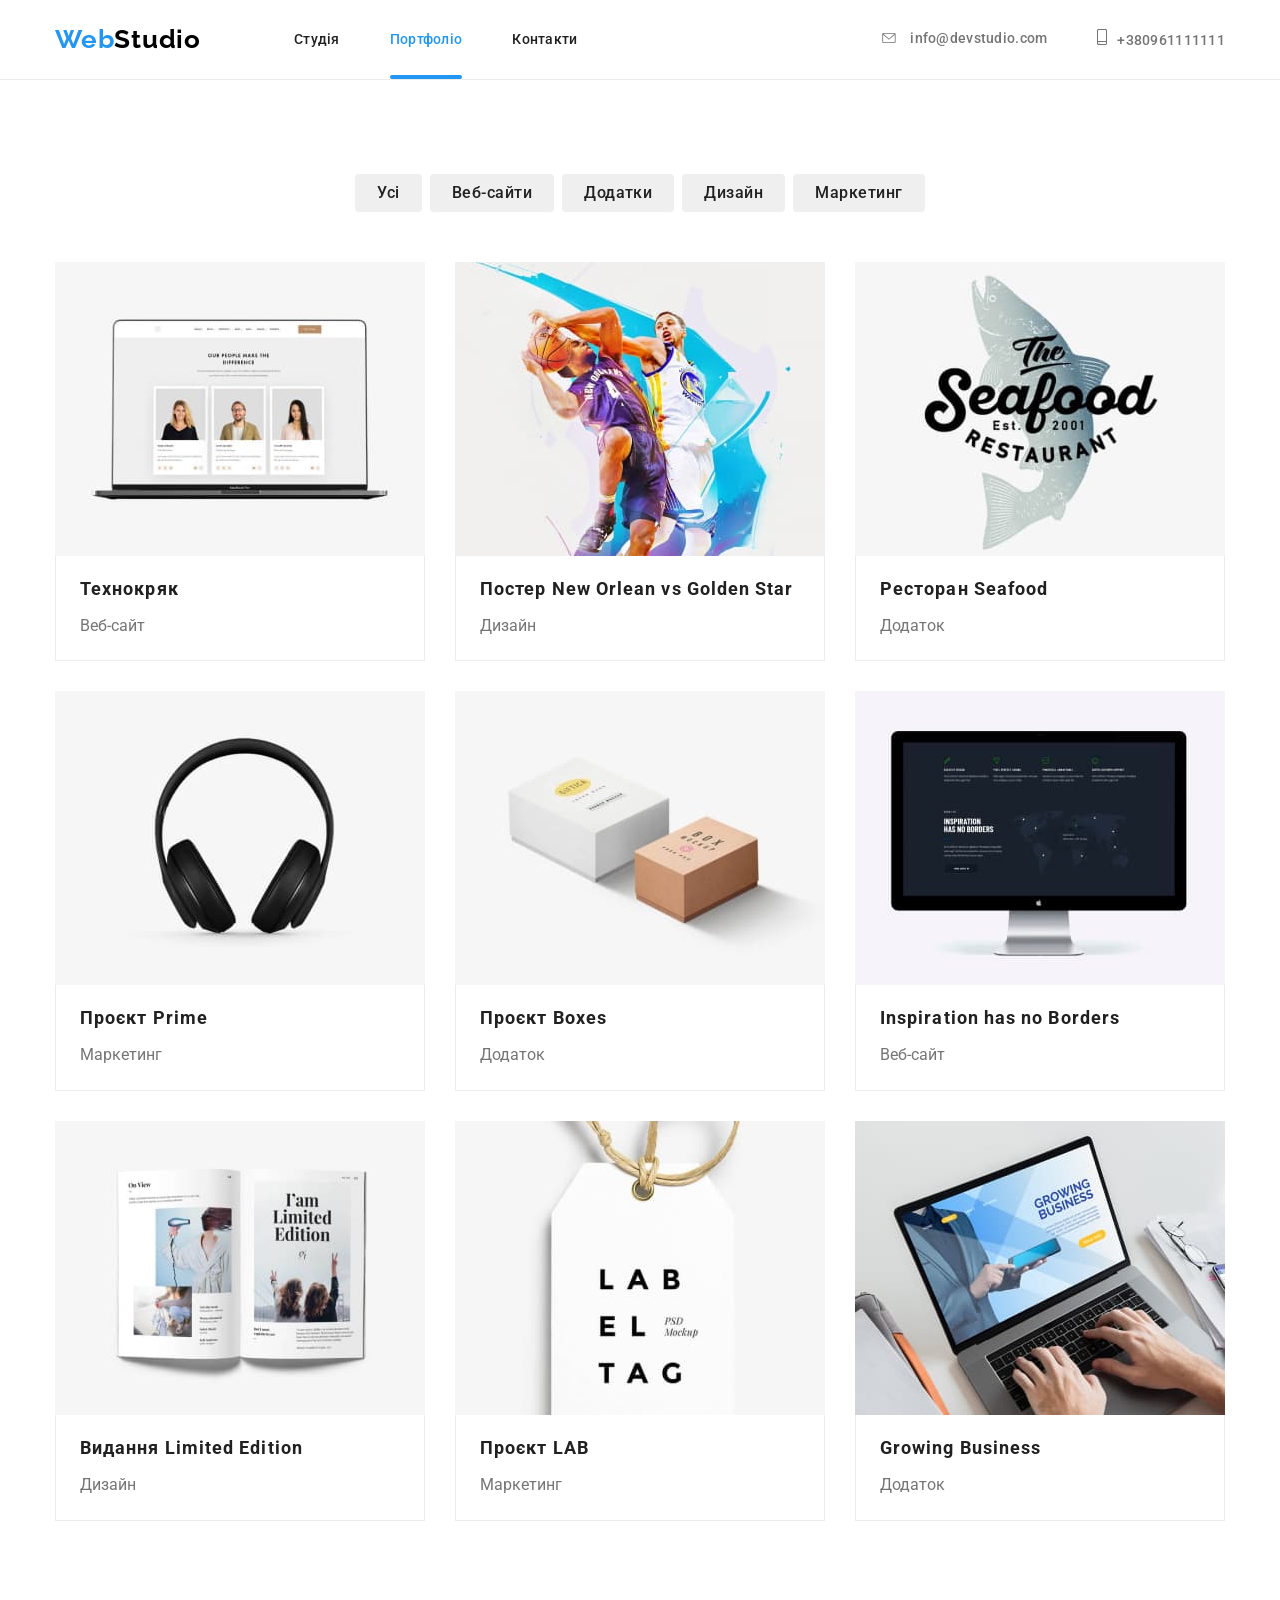
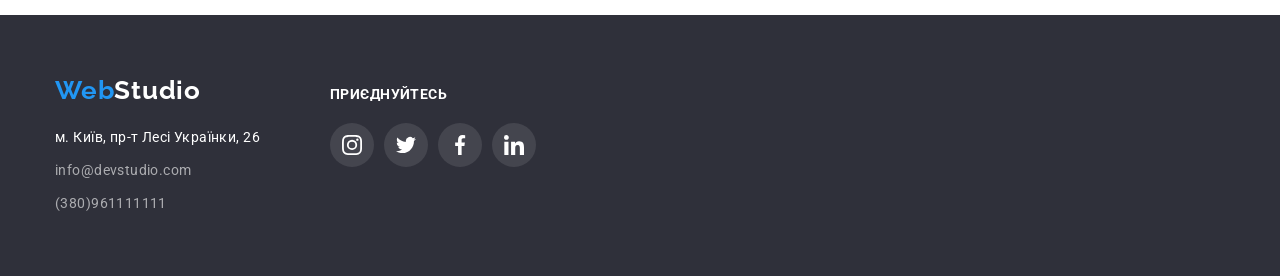
==== commit cc855c3c: "fix" ====
--- a/portfolio.html
+++ b/portfolio.html
@@ -21,7 +21,7 @@
           <nav>
             <ul class="site-nav">
               <li class="item"><a href="./index.html" class="link">Студія</a></li>
-              <li class="item"><a href="./portfolio.html" class="link">Портфоліо</a></li>
+              <li class="item"><a href="./portfolio.html" class="link-blue">Портфоліо</a></li>
               <li class="item"><a href="./index.html" class="link">Контакти</a></li>
             </ul>
           </nav>  
--- a/css/style.css
+++ b/css/style.css
@@ -138,7 +138,9 @@
 
 
 
-.link-blue { 
+.link-blue{ 
+position: relative;
+
 font-weight: 500;
 font-size: 14px;
 line-height:1.14;
@@ -146,7 +148,18 @@
 color:inherit;
 color: var(--accent-color);
 
-
+}
+
+.link-blue::after{
+content: "";
+display: block;
+position: absolute;
+margin-top: 26px;
+left: 0;
+width: 100%;
+height: 4px;
+background: rgba(33, 150, 243, 1);
+border-radius: 2px;
 }
 
 .site-nav .link-blue{
@@ -239,29 +252,39 @@
 left: 0;
 width:100%;
 height:100%;
-background-color:rgba(0, 0, 0, 0.2)
+background-color:rgba(0, 0, 0, 0.2);
+transition: opasity 250ms cubic-bezier(0.4, 0, 0.2, 1),
+visibility 250ms cubic-bezier(0.4, 0, 0.2, 1);;
 }
 .backdrop.is-hidden{
 opacity: 0;
 pointer-events: none;
-}
+visibility: hidden;
+
+}
+.backdrop.is-hidden .modal{
+  transform: translate(-50%, -50%) scaleX(0.1);
+}
+
+
 .modal{
-position: absolute;
+position:relative;
 top: 50%;
 left: 50%;
 
-min-width: 528px;
-min-height: 581px;
-transform: translate(-50%, -50%);
+width: 528px;
+height: 581px;
+transform: translate(-50%, -50%) scaleX(1);
 
 background-color: #ffffff;
 border-radius: 4px;
-transition:box-shadow 250ms cubic-bezier(0.4, 0, 0.2, 1);
+transition:transform 250ms cubic-bezier(0.4, 0, 0.2, 1);
 }
 .modal:hover{
 box-shadow: 0px 1px 3px rgba(0, 0, 0, 0.12), 0px 1px 1px rgba(0, 0, 0, 0.14), 0px 2px 1px rgba(0, 0, 0, 0.2);
 
 }
+
 .main-section {
 display: block;
 background-color: var(--primary-color-site);
@@ -299,6 +322,7 @@
 }
 /* Sections */
 .list-text{
+font-weight: 700;
 font-size: 14px;
 line-height: 1.14;
 text-align: center;
